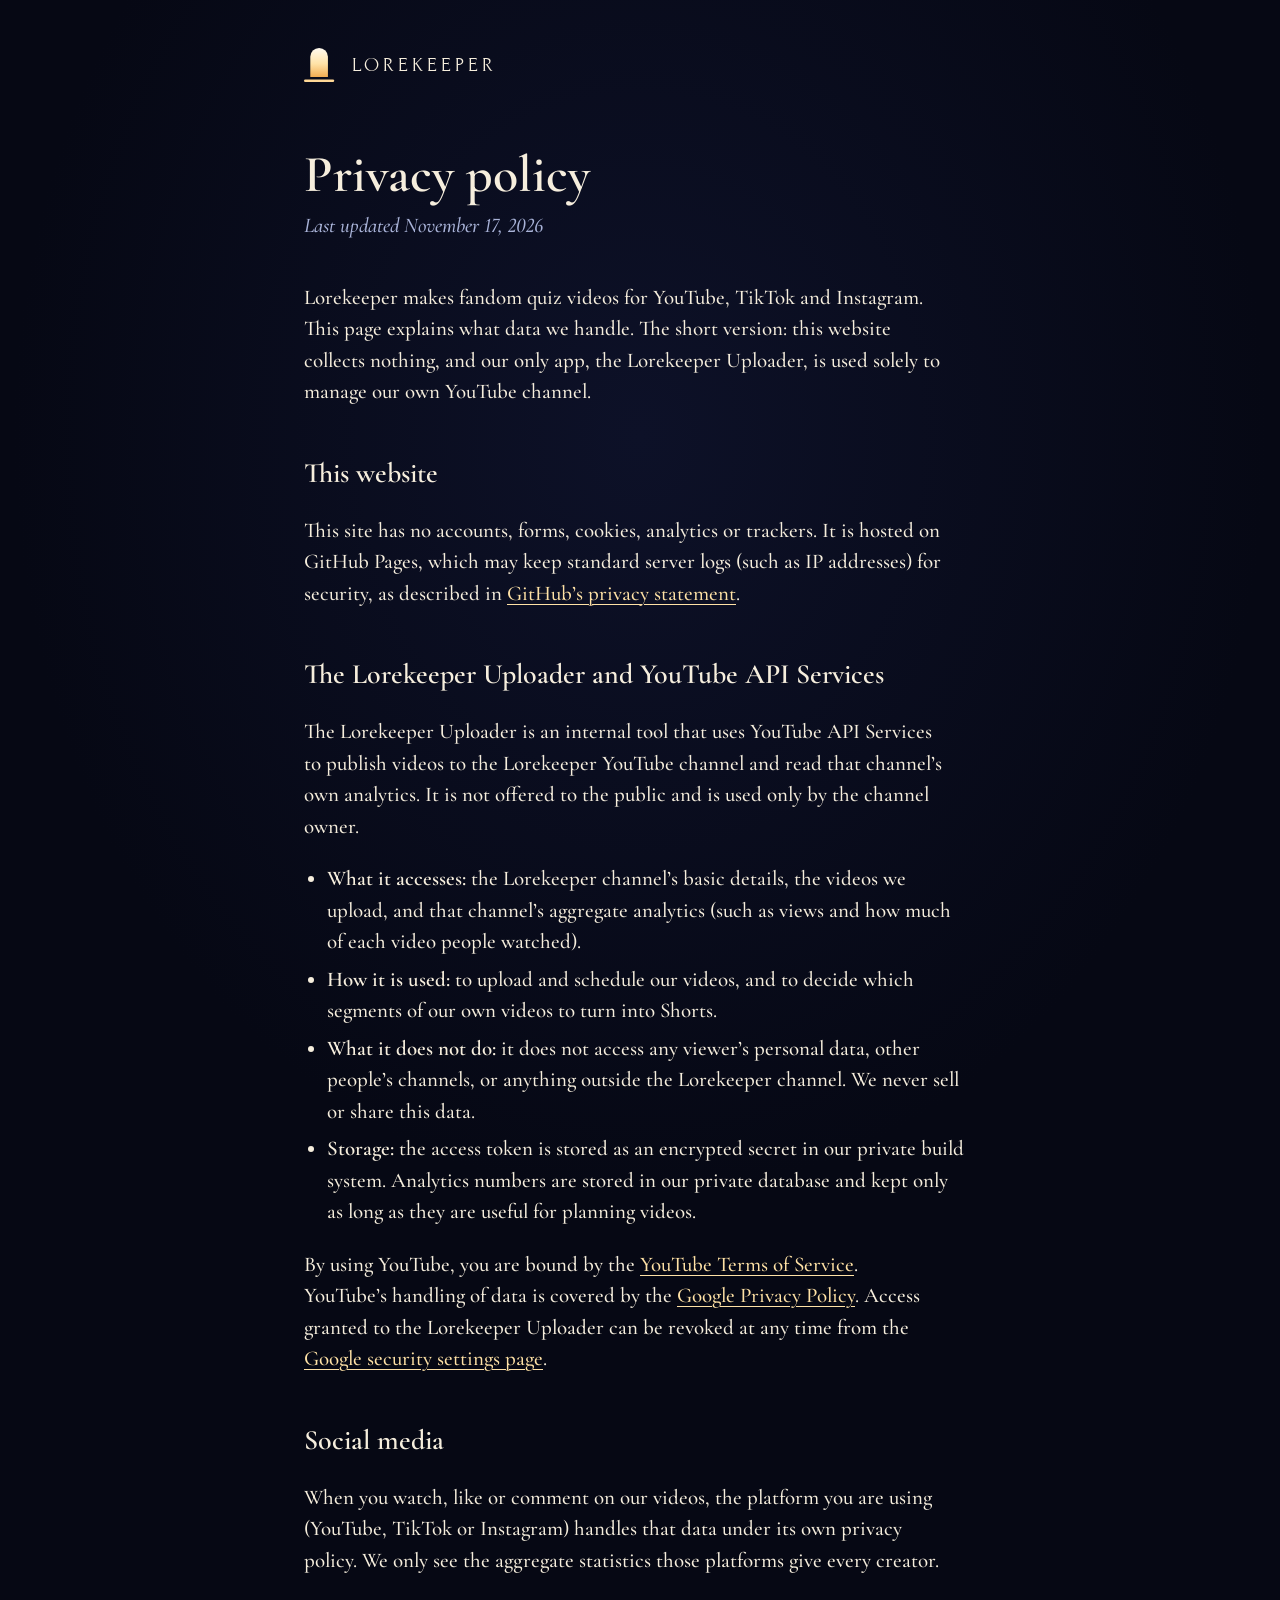
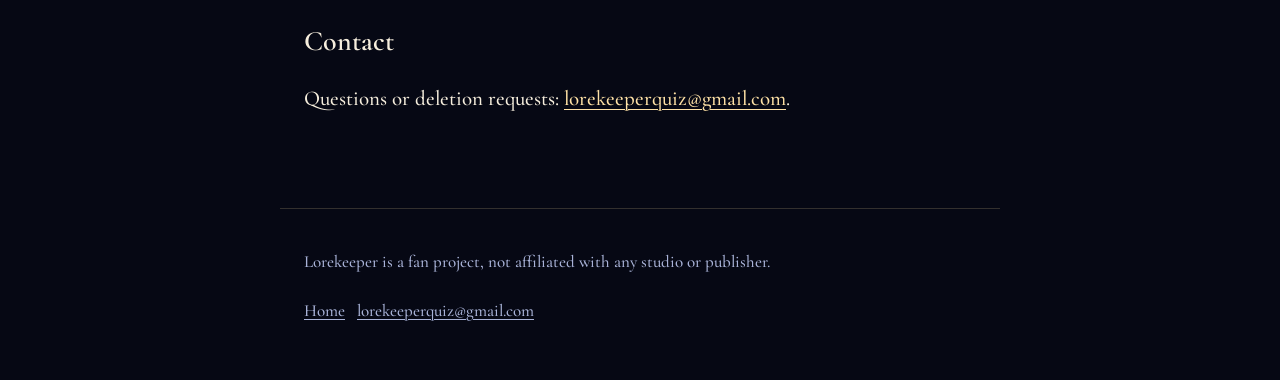
==== privacy.html @ 2fa55489 "Lorekeeper homepage and privacy policy Co-Authored-By: Claude Opus 5.5 <noreply@anthropic.com> Claud" ====
<!doctype html>
<html lang="en">
<head>
<meta charset="utf-8">
<meta name="viewport" content="width=device-width, initial-scale=1">
<title>Privacy policy · Lorekeeper</title>
<meta name="description" content="How Lorekeeper handles data, including the Lorekeeper Uploader's use of YouTube API Services.">
<meta name="theme-color" content="#060814">
<link rel="icon" href="favicon.png">
<link rel="stylesheet" href="site.css">
<style>
  header { max-width: 720px; margin: 0 auto; padding: 48px 24px 0; }
  header a { display: inline-flex; align-items: center; gap: 14px; text-decoration: none; }
  header svg { height: 34px; width: auto; overflow: visible; display: block; }
  header .wordmark { font-size: 20px; }
  article { max-width: 720px; margin: 0 auto; padding: 56px 24px 72px; }
  h1 { font-family: Cormorant, Georgia, serif; font-weight: 600; font-size: clamp(38px, 6vw, 52px); line-height: 1.05; margin: 0 0 8px; }
  .updated { color: var(--mist); font-style: italic; margin: 0 0 40px; }
  h2 { font-weight: 600; font-size: 28px; margin: 44px 0 10px; }
  p, li { max-width: 64ch; }
  ul { padding-left: 1.1em; }
  li { margin: 6px 0; }
</style>
</head>
<body>
<header>
  <a href="./" aria-label="Lorekeeper home">
    <svg viewBox="15.92 15.08 68.16 76.68" aria-hidden="true">
      <defs><linearGradient id="l" x1="0" y1="0" x2="0" y2="1"><stop offset="0" stop-color="#fffaf0"/><stop offset=".55" stop-color="#ffe2a6"/><stop offset="1" stop-color="#f2ad52"/></linearGradient></defs>
      <g transform="translate(50 52) scale(1.42) translate(-50 -52)"><path d="M36 72 L36 40 A14 14 0 0 1 64 40 L64 72 Z" fill="url(#l)"/><rect x="26" y="76" width="48" height="4" rx="2" fill="#ffd896"/></g>
    </svg>
    <span class="wordmark">LOREKEEPER</span>
  </a>
</header>

<article>
  <h1>Privacy policy</h1>
  <p class="updated">Last updated November 17, 2026</p>

  <p>Lorekeeper makes fandom quiz videos for YouTube, TikTok and Instagram. This page explains what data we handle. The short version: this website collects nothing, and our only app, the Lorekeeper Uploader, is used solely to manage our own YouTube channel.</p>

  <h2>This website</h2>
  <p>This site has no accounts, forms, cookies, analytics or trackers. It is hosted on GitHub Pages, which may keep standard server logs (such as IP addresses) for security, as described in <a href="https://docs.github.com/en/site-policy/privacy-policies/github-general-privacy-statement">GitHub’s privacy statement</a>.</p>

  <h2>The Lorekeeper Uploader and YouTube API Services</h2>
  <p>The Lorekeeper Uploader is an internal tool that uses YouTube API Services to publish videos to the Lorekeeper YouTube channel and read that channel’s own analytics. It is not offered to the public and is used only by the channel owner.</p>
  <ul>
    <li><strong>What it accesses:</strong> the Lorekeeper channel’s basic details, the videos we upload, and that channel’s aggregate analytics (such as views and how much of each video people watched).</li>
    <li><strong>How it is used:</strong> to upload and schedule our videos, and to decide which segments of our own videos to turn into Shorts.</li>
    <li><strong>What it does not do:</strong> it does not access any viewer’s personal data, other people’s channels, or anything outside the Lorekeeper channel. We never sell or share this data.</li>
    <li><strong>Storage:</strong> the access token is stored as an encrypted secret in our private build system. Analytics numbers are stored in our private database and kept only as long as they are useful for planning videos.</li>
  </ul>
  <p>By using YouTube, you are bound by the <a href="https://www.youtube.com/t/terms">YouTube Terms of Service</a>. YouTube’s handling of data is covered by the <a href="https://policies.google.com/privacy">Google Privacy Policy</a>. Access granted to the Lorekeeper Uploader can be revoked at any time from the <a href="https://myaccount.google.com/connections">Google security settings page</a>.</p>

  <h2>Social media</h2>
  <p>When you watch, like or comment on our videos, the platform you are using (YouTube, TikTok or Instagram) handles that data under its own privacy policy. We only see the aggregate statistics those platforms give every creator.</p>

  <h2>Contact</h2>
  <p>Questions or deletion requests: <a href="mailto:lorekeeperquiz@gmail.com">lorekeeperquiz@gmail.com</a>.</p>
</article>

<footer>
  <span>Lorekeeper is a fan project, not affiliated with any studio or publisher.</span>
  <span><a href="./">Home</a> &nbsp; <a href="mailto:lorekeeperquiz@gmail.com">lorekeeperquiz@gmail.com</a></span>
</footer>
</body>
</html>
---- site.css ----
@font-face { font-family: Forum; src: url(fonts/forum-latin-400-normal.woff2) format("woff2"); font-display: swap; }
@font-face { font-family: Cormorant; font-weight: 500; src: url(fonts/cormorant-garamond-latin-500-normal.woff2) format("woff2"); font-display: swap; }
@font-face { font-family: Cormorant; font-weight: 500; font-style: italic; src: url(fonts/cormorant-garamond-latin-500-italic.woff2) format("woff2"); font-display: swap; }
@font-face { font-family: Cormorant; font-weight: 600; src: url(fonts/cormorant-garamond-latin-600-normal.woff2) format("woff2"); font-display: swap; }

:root {
  --night: #060814;
  --dusk: #0d1128;
  --cream: #f6eedd;
  --mist: #a9b3d8;
  --lamp: #ffe2a6;
  --ember: #f2ad52;
  --line: rgba(255, 226, 166, 0.18);
}

* { box-sizing: border-box; }
html { background: var(--night); color: var(--cream); -webkit-text-size-adjust: 100%; }
body {
  margin: 0;
  font-family: Cormorant, Georgia, serif;
  font-weight: 500;
  font-size: 21px;
  line-height: 1.5;
  background:
    radial-gradient(ellipse 70% 55% at 50% 22%, var(--dusk), transparent 70%),
    var(--night);
  min-height: 100vh;
  font-variant-numeric: lining-nums;
}
a { color: var(--lamp); text-decoration-thickness: 1px; text-underline-offset: 0.18em; }
a:hover { color: #fff; }
:focus-visible { outline: 2px solid var(--lamp); outline-offset: 3px; border-radius: 4px; }

.wordmark {
  font-family: Forum, serif;
  letter-spacing: 0.2em;
  padding-left: 0.2em;
  line-height: 1;
  text-box: trim-both cap alphabetic;
  color: var(--cream);
}

footer {
  max-width: 720px;
  margin: 0 auto;
  padding: 40px 24px 56px;
  display: flex;
  justify-content: space-between;
  gap: 24px;
  flex-wrap: wrap;
  font-size: 17px;
  color: var(--mist);
  border-top: 1px solid var(--line);
}
footer a { color: var(--mist); }

@media (prefers-reduced-motion: reduce) {
  *, *::before, *::after { animation: none !important; transition: none !important; }
}
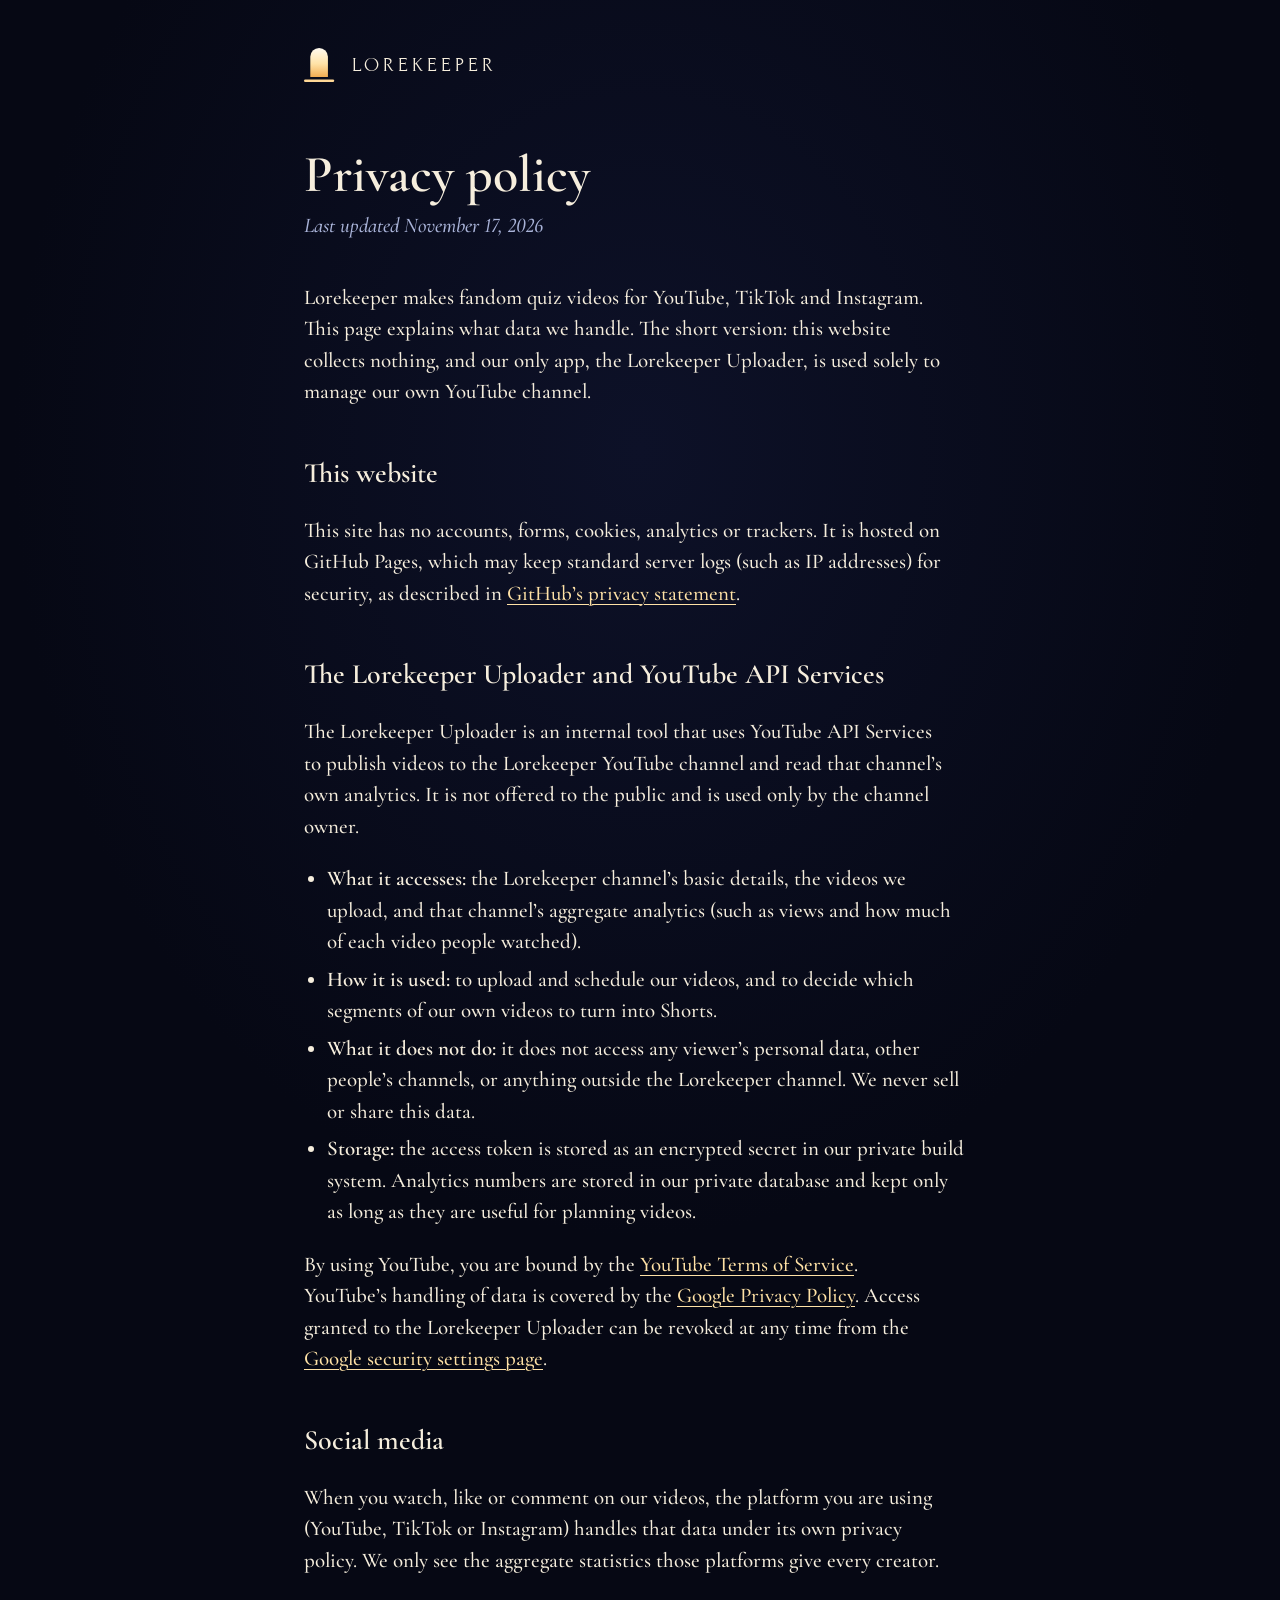
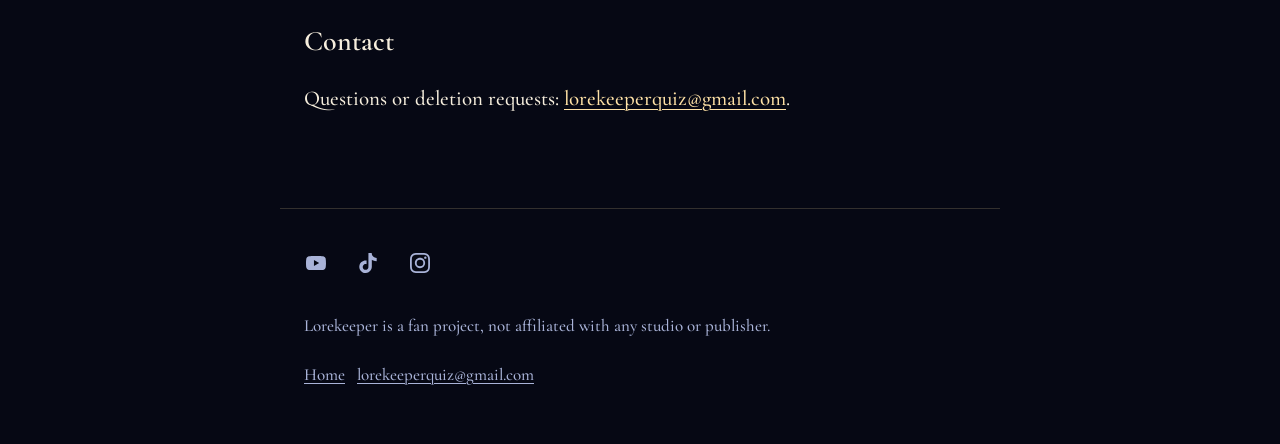
==== commit 97780977: "Add social icon row to footer Co-Authored-By: Claude Opus 5.5 <noreply@anthropic.com> Claude-Session" ====
--- a/privacy.html
+++ b/privacy.html
@@ -60,6 +60,11 @@
 </article>
 
 <footer>
+  <nav class="social" aria-label="Lorekeeper on social media">
+    <a href="https://www.youtube.com/@lorekeeperquiz" rel="me noopener" target="_blank" aria-label="Lorekeeper on YouTube"><svg viewBox="0 0 24 24" aria-hidden="true"><path d="M23.498 6.186a3.016 3.016 0 0 0-2.122-2.136C19.505 3.545 12 3.545 12 3.545s-7.505 0-9.377.505A3.017 3.017 0 0 0 .502 6.186C0 8.07 0 12 0 12s0 3.93.502 5.814a3.016 3.016 0 0 0 2.122 2.136c1.871.505 9.376.505 9.376.505s7.505 0 9.377-.505a3.015 3.015 0 0 0 2.122-2.136C24 15.93 24 12 24 12s0-3.93-.502-5.814zM9.545 15.568V8.432L15.818 12l-6.273 3.568z"/></svg></a>
+    <a href="https://www.tiktok.com/@lorekeeperquiz" rel="me noopener" target="_blank" aria-label="Lorekeeper on TikTok"><svg viewBox="0 0 24 24" aria-hidden="true"><path d="M12.525.02c1.31-.02 2.61-.01 3.91-.02.08 1.53.63 3.09 1.75 4.17 1.12 1.11 2.7 1.62 4.24 1.79v4.03c-1.44-.05-2.89-.35-4.2-.97-.57-.26-1.1-.59-1.62-.93-.01 2.92.01 5.84-.02 8.75-.08 1.4-.54 2.79-1.35 3.94-1.31 1.92-3.58 3.17-5.91 3.21-1.43.08-2.86-.31-4.08-1.03-2.02-1.19-3.44-3.37-3.65-5.71-.02-.5-.03-1-.01-1.49.18-1.9 1.12-3.72 2.58-4.96 1.66-1.44 3.98-2.13 6.15-1.72.02 1.48-.04 2.96-.04 4.44-.99-.32-2.15-.23-3.02.37-.63.41-1.11 1.04-1.36 1.75-.21.51-.15 1.07-.14 1.61.24 1.64 1.82 3.02 3.5 2.87 1.12-.01 2.19-.66 2.77-1.61.19-.33.4-.67.41-1.06.1-1.79.06-3.57.07-5.36.01-4.03-.01-8.05.02-12.07z"/></svg></a>
+    <a href="https://www.instagram.com/lorekeeperquiz/" rel="me noopener" target="_blank" aria-label="Lorekeeper on Instagram"><svg viewBox="0 0 24 24" aria-hidden="true"><path d="M7.0301.084c-1.2768.0602-2.1487.264-2.911.5634-.7888.3075-1.4575.72-2.1228 1.3877-.6652.6677-1.075 1.3368-1.3802 2.127-.2954.7638-.4956 1.6365-.552 2.914-.0564 1.2775-.0689 1.6882-.0626 4.947.0062 3.2586.0206 3.6671.0825 4.9473.061 1.2765.264 2.1482.5635 2.9107.308.7889.72 1.4573 1.388 2.1228.6679.6655 1.3365 1.0743 2.1285 1.38.7632.295 1.6361.4961 2.9134.552 1.2773.056 1.6884.069 4.9462.0627 3.2578-.0062 3.668-.0207 4.9478-.0814 1.28-.0607 2.147-.2652 2.9098-.5633.7889-.3086 1.4578-.72 2.1228-1.3881.665-.6682 1.0745-1.3378 1.3795-2.1284.2957-.7632.4966-1.636.552-2.9124.056-1.2809.0692-1.6898.063-4.948-.0063-3.2583-.021-3.6668-.0817-4.9465-.0607-1.2797-.264-2.1487-.5633-2.9117-.3084-.7889-.72-1.4568-1.3876-2.1228C21.2982 1.33 20.628.9208 19.8378.6165 19.074.321 18.2017.1197 16.9244.0645 15.6471.0093 15.236-.005 11.977.0014 8.718.0076 8.31.0215 7.0301.0839m.1402 21.6932c-1.17-.0509-1.8053-.2453-2.2287-.408-.5606-.216-.96-.4771-1.3819-.895-.422-.4178-.6811-.8186-.9-1.378-.1644-.4234-.3624-1.058-.4171-2.228-.0595-1.2645-.072-1.6442-.079-4.848-.007-3.2037.0053-3.583.0607-4.848.05-1.169.2456-1.805.408-2.2282.216-.5613.4762-.96.895-1.3816.4188-.4217.8184-.6814 1.3783-.9003.423-.1651 1.0575-.3614 2.227-.4171 1.2655-.06 1.6447-.072 4.848-.079 3.2033-.007 3.5835.005 4.8495.0608 1.169.0508 1.8053.2445 2.228.408.5608.216.96.4754 1.3816.895.4217.4194.6816.8176.9005 1.3787.1653.4217.3617 1.056.4169 2.2263.0602 1.2655.0739 1.645.0796 4.848.0058 3.203-.0055 3.5834-.061 4.848-.051 1.17-.245 1.8055-.408 2.2294-.216.5604-.4763.96-.8954 1.3814-.419.4215-.8181.6811-1.3783.9-.4224.1649-1.0577.3617-2.2262.4174-1.2656.0595-1.6448.072-4.8493.079-3.2045.007-3.5825-.006-4.848-.0608M16.953 5.5864A1.44 1.44 0 1 0 18.39 4.144a1.44 1.44 0 0 0-1.437 1.4424M5.8385 12.012c.0067 3.4032 2.7706 6.1557 6.173 6.1493 3.4026-.0065 6.157-2.7701 6.1506-6.1733-.0065-3.4032-2.771-6.1565-6.174-6.1498-3.403.0067-6.156 2.771-6.1496 6.1738M8 12.0077a4 4 0 1 1 4.008 3.9921A3.9996 3.9996 0 0 1 8 12.0077"/></svg></a>
+  </nav>
   <span>Lorekeeper is a fan project, not affiliated with any studio or publisher.</span>
   <span><a href="./">Home</a> &nbsp; <a href="mailto:lorekeeperquiz@gmail.com">lorekeeperquiz@gmail.com</a></span>
 </footer>
--- a/site.css
+++ b/site.css
@@ -53,6 +53,16 @@
   border-top: 1px solid var(--line);
 }
 footer a { color: var(--mist); }
+.social { flex-basis: 100%; display: flex; gap: 8px; margin: -8px 0 4px -10px; }
+.social a {
+  display: grid; place-items: center;
+  width: 44px; height: 44px; border-radius: 50%;
+  color: var(--mist);
+  transition: color .2s ease, background-color .2s ease;
+}
+.social a:hover { color: var(--lamp); background-color: rgba(255, 226, 166, .08); }
+.social a:focus-visible { outline: 2px solid var(--lamp); outline-offset: 2px; }
+.social svg { width: 20px; height: 20px; fill: currentColor; }
 
 @media (prefers-reduced-motion: reduce) {
   *, *::before, *::after { animation: none !important; transition: none !important; }
